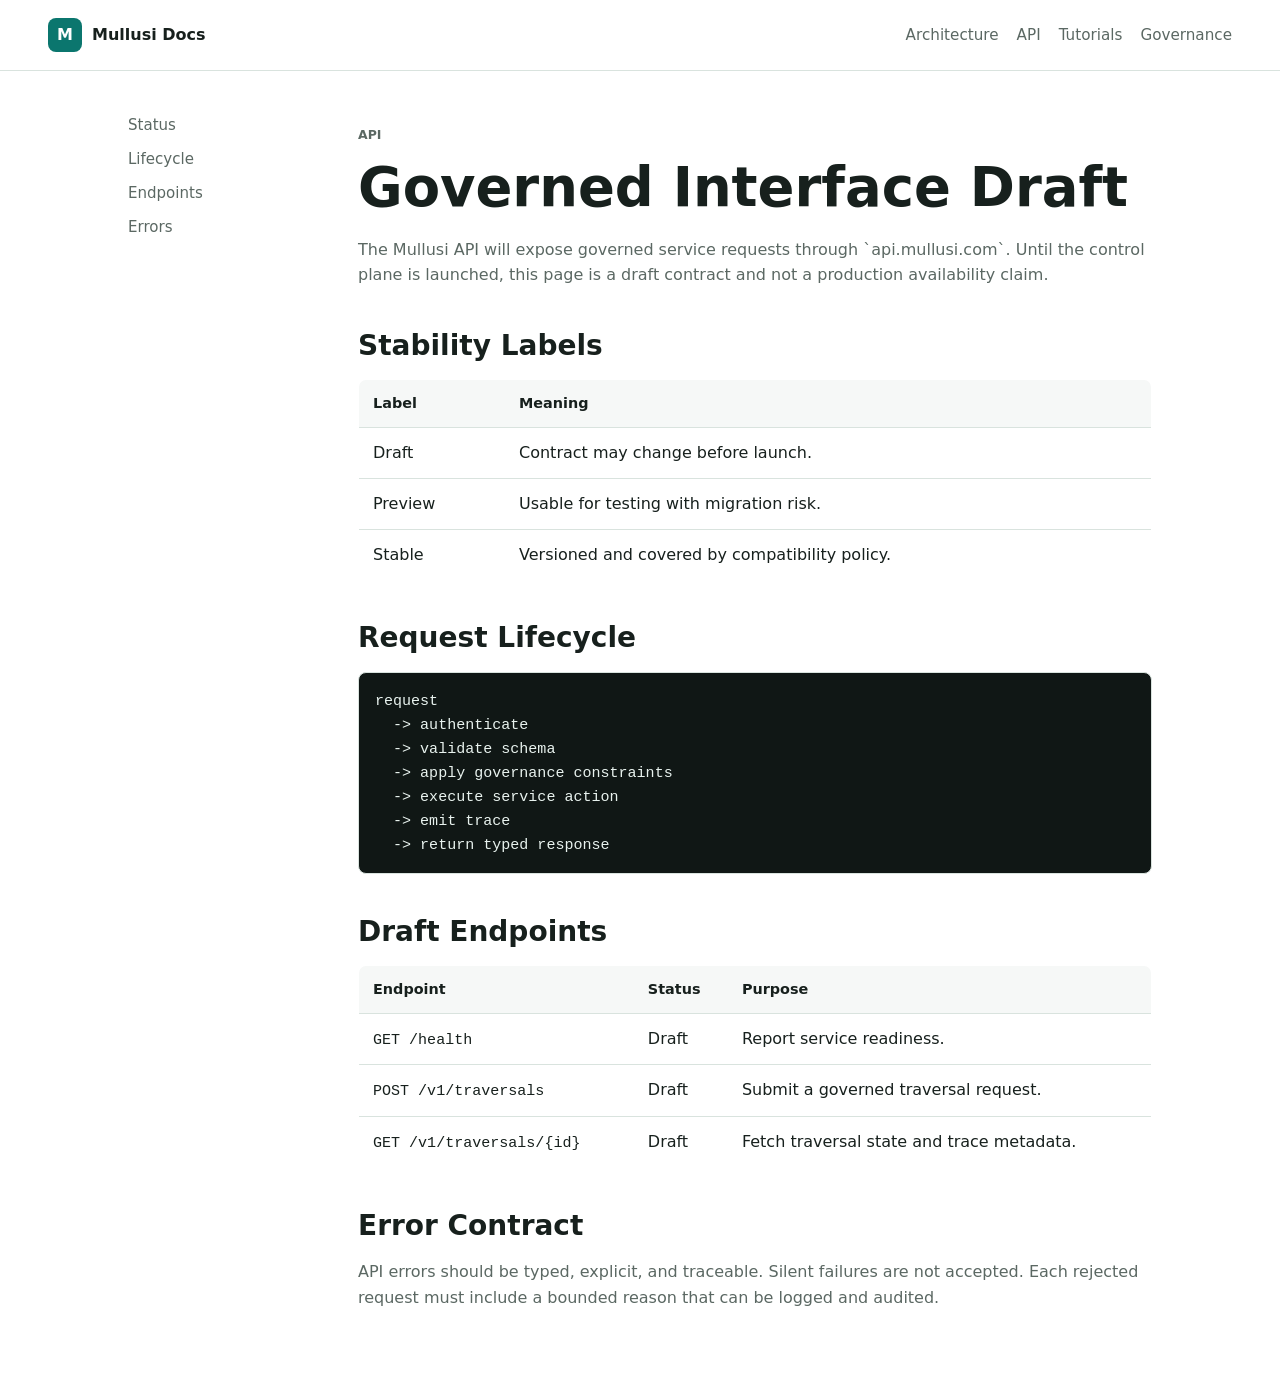
==== docs/api.html @ f14cf18c "Create Mullusi documentation site" ====
<!--
Purpose: define the initial public API documentation surface for Mullusi.
Governance scope: interface contracts, request lifecycle, health checks, and stability labels.
Dependencies: future mullu-control-plane service and public docs host.
Invariants: draft endpoints are labeled draft and must not imply production availability before launch.
-->
<!doctype html>
<html lang="en">
  <head>
    <meta charset="utf-8">
    <meta name="viewport" content="width=device-width, initial-scale=1">
    <title>API | Mullusi Docs</title>
    <meta name="description" content="Draft API documentation for Mullusi governed service interfaces.">
    <link rel="canonical" href="https://docs.mullusi.com/docs/api.html">
    <link rel="stylesheet" href="/assets/styles.css">
  </head>
  <body>
    <header class="site-header">
      <a class="brand" href="/"><span class="brand-mark">M</span><span>Mullusi Docs</span></a>
      <nav class="nav" aria-label="Primary">
        <a href="/docs/architecture.html">Architecture</a>
        <a href="/docs/api.html">API</a>
        <a href="/docs/tutorials.html">Tutorials</a>
        <a href="/docs/governance.html">Governance</a>
      </nav>
    </header>

    <main class="doc-layout">
      <aside class="toc">
        <a href="#status">Status</a>
        <a href="#lifecycle">Lifecycle</a>
        <a href="#endpoints">Endpoints</a>
        <a href="#errors">Errors</a>
      </aside>
      <article class="doc">
        <p class="eyebrow">API</p>
        <h1>Governed Interface Draft</h1>
        <p>
          The Mullusi API will expose governed service requests through
          `api.mullusi.com`. Until the control plane is launched, this page is a draft
          contract and not a production availability claim.
        </p>

        <h2 id="status">Stability Labels</h2>
        <table>
          <thead>
            <tr>
              <th>Label</th>
              <th>Meaning</th>
            </tr>
          </thead>
          <tbody>
            <tr>
              <td>Draft</td>
              <td>Contract may change before launch.</td>
            </tr>
            <tr>
              <td>Preview</td>
              <td>Usable for testing with migration risk.</td>
            </tr>
            <tr>
              <td>Stable</td>
              <td>Versioned and covered by compatibility policy.</td>
            </tr>
          </tbody>
        </table>

        <h2 id="lifecycle">Request Lifecycle</h2>
        <pre><code>request
  -> authenticate
  -> validate schema
  -> apply governance constraints
  -> execute service action
  -> emit trace
  -> return typed response</code></pre>

        <h2 id="endpoints">Draft Endpoints</h2>
        <table>
          <thead>
            <tr>
              <th>Endpoint</th>
              <th>Status</th>
              <th>Purpose</th>
            </tr>
          </thead>
          <tbody>
            <tr>
              <td><code>GET /health</code></td>
              <td>Draft</td>
              <td>Report service readiness.</td>
            </tr>
            <tr>
              <td><code>POST /v1/traversals</code></td>
              <td>Draft</td>
              <td>Submit a governed traversal request.</td>
            </tr>
            <tr>
              <td><code>GET /v1/traversals/{id}</code></td>
              <td>Draft</td>
              <td>Fetch traversal state and trace metadata.</td>
            </tr>
          </tbody>
        </table>

        <h2 id="errors">Error Contract</h2>
        <p>
          API errors should be typed, explicit, and traceable. Silent failures are not
          accepted. Each rejected request must include a bounded reason that can be
          logged and audited.
        </p>
      </article>
    </main>
  </body>
</html>
---- assets/styles.css ----
/*
Purpose: shared visual system for the Mullusi documentation package.
Governance scope: static docs layout, typography, navigation, tables, and responsive behavior.
Dependencies: browser CSS support only.
Invariants: readable on mobile and desktop, no build step, no external asset dependency.
*/
:root {
  color-scheme: light;
  --ink: #17201d;
  --muted: #5b6863;
  --line: #d9e3de;
  --panel: #f6f8f7;
  --surface: #ffffff;
  --accent: #0b766e;
  --accent-dark: #064f4a;
  --gold: #b4812d;
  --max: 1120px;
  font-family: Inter, ui-sans-serif, system-ui, -apple-system, BlinkMacSystemFont, "Segoe UI", sans-serif;
}

* {
  box-sizing: border-box;
}

body {
  margin: 0;
  color: var(--ink);
  background: var(--surface);
  line-height: 1.6;
}

a {
  color: inherit;
}

.site-header {
  display: flex;
  align-items: center;
  justify-content: space-between;
  gap: 24px;
  padding: 18px clamp(18px, 4vw, 48px);
  border-bottom: 1px solid var(--line);
  position: sticky;
  top: 0;
  background: rgba(255, 255, 255, 0.96);
  backdrop-filter: blur(12px);
  z-index: 10;
}

.brand {
  display: inline-flex;
  align-items: center;
  gap: 10px;
  text-decoration: none;
  font-weight: 750;
}

.brand-mark {
  display: grid;
  place-items: center;
  width: 34px;
  height: 34px;
  border-radius: 8px;
  background: var(--accent);
  color: white;
}

.nav {
  display: flex;
  flex-wrap: wrap;
  gap: 8px 18px;
  color: var(--muted);
  font-size: 0.95rem;
}

.nav a {
  text-decoration: none;
}

.nav a:hover {
  color: var(--accent-dark);
}

.hero {
  max-width: var(--max);
  margin: 0 auto;
  padding: clamp(56px, 10vw, 112px) clamp(18px, 4vw, 48px) 48px;
}

.eyebrow,
.card-kicker {
  color: var(--gold);
  font-size: 0.78rem;
  font-weight: 800;
  letter-spacing: 0;
  text-transform: uppercase;
}

h1,
h2,
h3 {
  line-height: 1.12;
  margin: 0;
}

h1 {
  max-width: 850px;
  font-size: clamp(2.4rem, 7vw, 5rem);
}

h2 {
  font-size: clamp(1.7rem, 4vw, 2.45rem);
  margin-bottom: 18px;
}

h3 {
  font-size: 1.24rem;
  margin-top: 8px;
}

.lead {
  max-width: 760px;
  color: var(--muted);
  font-size: clamp(1.08rem, 2vw, 1.28rem);
  margin-top: 22px;
}

.section {
  max-width: var(--max);
  margin: 0 auto;
  padding: 38px clamp(18px, 4vw, 48px);
}

.card-grid {
  display: grid;
  grid-template-columns: repeat(auto-fit, minmax(220px, 1fr));
  gap: 16px;
}

.card {
  min-height: 186px;
  display: flex;
  flex-direction: column;
  gap: 8px;
  padding: 20px;
  border: 1px solid var(--line);
  border-radius: 8px;
  text-decoration: none;
  background: var(--surface);
}

.card:hover {
  border-color: var(--accent);
}

.card p,
.section p,
.doc p,
.doc li {
  color: var(--muted);
}

.split {
  display: grid;
  grid-template-columns: minmax(0, 0.9fr) minmax(0, 1.1fr);
  gap: 32px;
  align-items: start;
}

table {
  width: 100%;
  border-collapse: collapse;
  background: var(--surface);
  border: 1px solid var(--line);
  border-radius: 8px;
  overflow: hidden;
}

th,
td {
  padding: 12px 14px;
  border-bottom: 1px solid var(--line);
  text-align: left;
  vertical-align: top;
}

th {
  background: var(--panel);
  font-size: 0.9rem;
}

tr:last-child td {
  border-bottom: 0;
}

.site-footer {
  max-width: var(--max);
  margin: 54px auto 0;
  padding: 24px clamp(18px, 4vw, 48px);
  border-top: 1px solid var(--line);
  color: var(--muted);
  display: flex;
  flex-wrap: wrap;
  justify-content: space-between;
  gap: 16px;
}

.doc-layout {
  max-width: var(--max);
  margin: 0 auto;
  display: grid;
  grid-template-columns: 190px minmax(0, 1fr);
  gap: 40px;
  padding: 42px clamp(18px, 4vw, 48px) 64px;
}

.toc {
  display: flex;
  flex-direction: column;
  gap: 10px;
  position: sticky;
  top: 90px;
  align-self: start;
  color: var(--muted);
  font-size: 0.94rem;
}

.toc a {
  text-decoration: none;
}

.doc {
  min-width: 0;
}

.doc h1 {
  font-size: clamp(2rem, 5vw, 3.4rem);
  margin-bottom: 18px;
}

.doc h2 {
  font-size: 1.75rem;
  margin-top: 42px;
}

pre {
  overflow-x: auto;
  padding: 16px;
  border-radius: 8px;
  border: 1px solid var(--line);
  background: #101715;
  color: #e8f2ee;
}

code {
  font-family: "SFMono-Regular", Consolas, "Liberation Mono", monospace;
  font-size: 0.94em;
}

@media (max-width: 760px) {
  .site-header {
    align-items: flex-start;
    flex-direction: column;
  }

  .hero {
    padding-top: 42px;
  }

  .split,
  .doc-layout {
    grid-template-columns: 1fr;
  }

  .toc {
    position: static;
    flex-direction: row;
    flex-wrap: wrap;
    padding-bottom: 10px;
    border-bottom: 1px solid var(--line);
  }
}
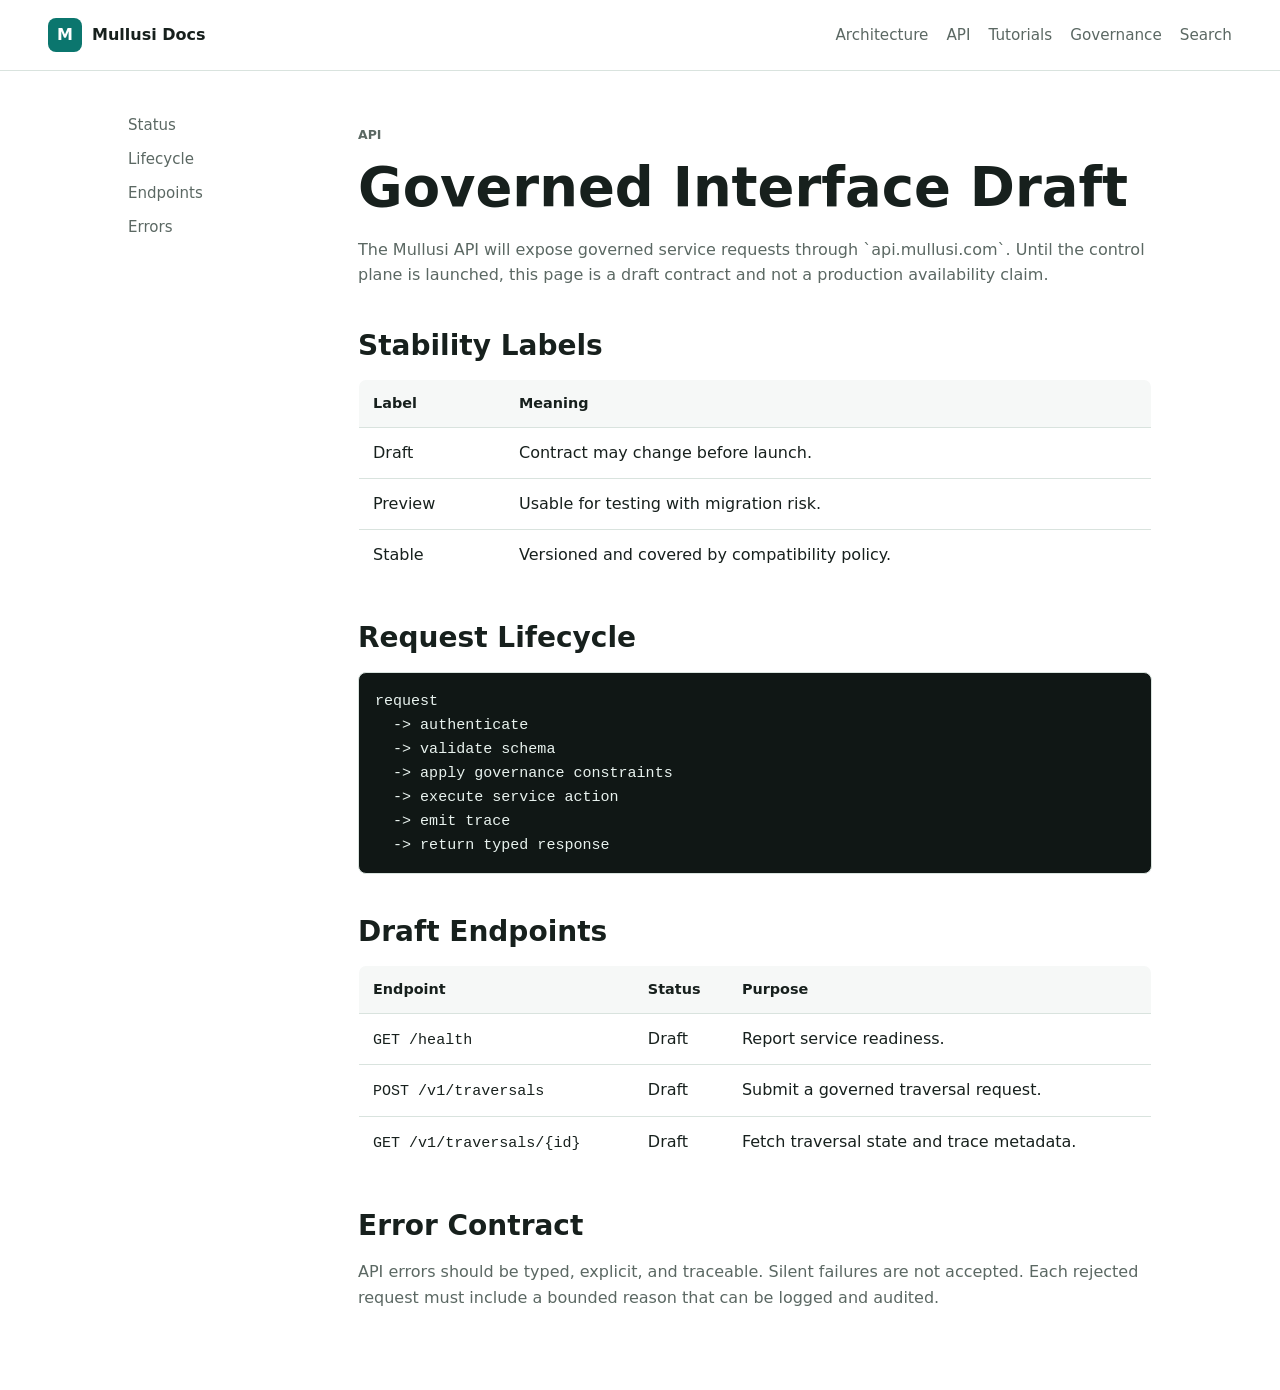
==== commit 49c71490: "Add static docs search" ====
--- a/docs/api.html
+++ b/docs/api.html
@@ -22,6 +22,7 @@
         <a href="/docs/api.html">API</a>
         <a href="/docs/tutorials.html">Tutorials</a>
         <a href="/docs/governance.html">Governance</a>
+        <a href="/docs/search.html">Search</a>
       </nav>
     </header>
 
@@ -112,4 +113,3 @@
     </main>
   </body>
 </html>
-
--- a/assets/styles.css
+++ b/assets/styles.css
@@ -125,6 +125,59 @@
   margin-top: 22px;
 }
 
+.search-panel {
+  max-width: 760px;
+  margin-top: 28px;
+}
+
+.search-panel-wide {
+  margin-top: 22px;
+}
+
+.search-panel label {
+  display: block;
+  margin-bottom: 8px;
+  font-weight: 750;
+}
+
+.search-form {
+  display: grid;
+  grid-template-columns: minmax(0, 1fr) auto;
+  gap: 10px;
+}
+
+.search-input,
+.search-button {
+  min-height: 46px;
+  border-radius: 8px;
+  font: inherit;
+}
+
+.search-input {
+  width: 100%;
+  border: 1px solid var(--line);
+  padding: 0 14px;
+  color: var(--ink);
+}
+
+.search-input:focus {
+  border-color: var(--accent);
+  outline: 3px solid rgba(11, 118, 110, 0.14);
+}
+
+.search-button {
+  border: 0;
+  padding: 0 18px;
+  color: white;
+  background: var(--accent);
+  font-weight: 800;
+  cursor: pointer;
+}
+
+.search-button:hover {
+  background: var(--accent-dark);
+}
+
 .section {
   max-width: var(--max);
   margin: 0 auto;
@@ -151,6 +204,38 @@
 
 .card:hover {
   border-color: var(--accent);
+}
+
+.search-results {
+  display: grid;
+  gap: 12px;
+  margin-top: 24px;
+}
+
+.result-card {
+  display: block;
+  padding: 18px;
+  border: 1px solid var(--line);
+  border-radius: 8px;
+  text-decoration: none;
+  background: var(--surface);
+}
+
+.result-card:hover {
+  border-color: var(--accent);
+}
+
+.result-card h2 {
+  font-size: 1.22rem;
+  margin: 8px 0;
+}
+
+.empty-state {
+  padding: 16px;
+  border: 1px solid var(--line);
+  border-radius: 8px;
+  color: var(--muted);
+  background: var(--panel);
 }
 
 .card p,
@@ -279,5 +364,8 @@
     padding-bottom: 10px;
     border-bottom: 1px solid var(--line);
   }
-}
-
+
+  .search-form {
+    grid-template-columns: 1fr;
+  }
+}
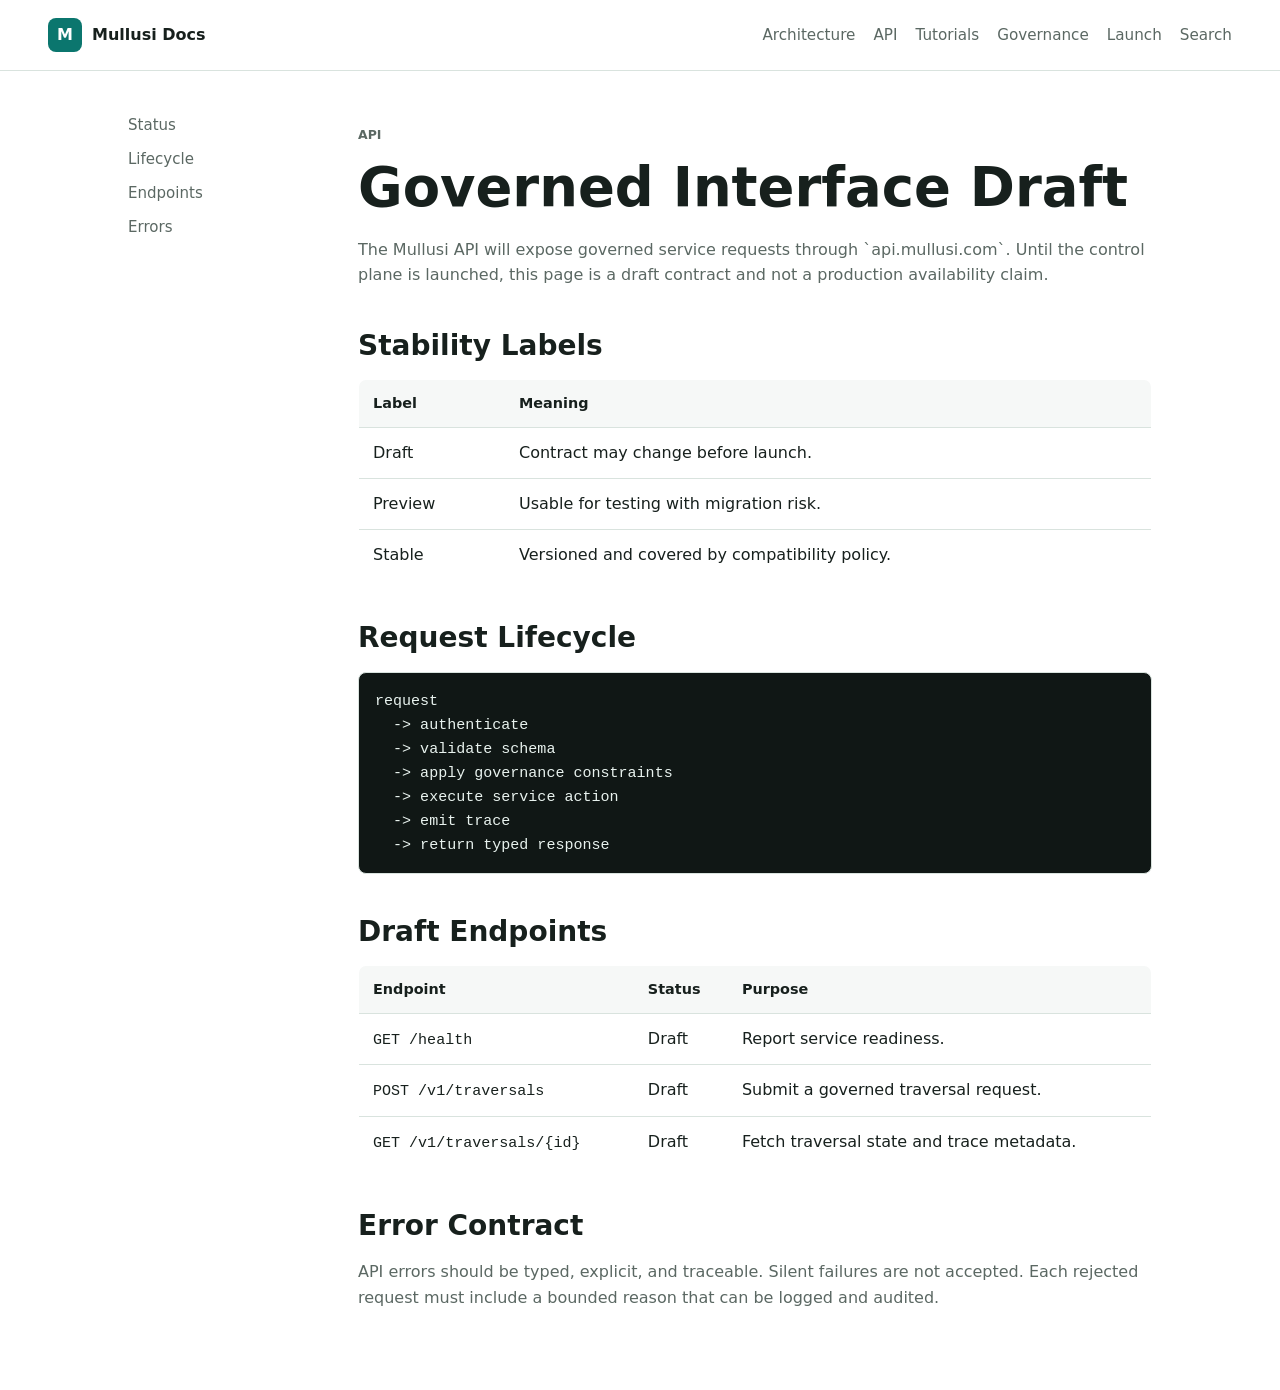
==== commit 3143835d: "Add docs launch state page" ====
--- a/docs/api.html
+++ b/docs/api.html
@@ -22,6 +22,7 @@
         <a href="/docs/api.html">API</a>
         <a href="/docs/tutorials.html">Tutorials</a>
         <a href="/docs/governance.html">Governance</a>
+        <a href="/docs/launch.html">Launch</a>
         <a href="/docs/search.html">Search</a>
       </nav>
     </header>
--- a/assets/styles.css
+++ b/assets/styles.css
@@ -27,6 +27,7 @@
   color: var(--ink);
   background: var(--surface);
   line-height: 1.6;
+  overflow-x: hidden;
 }
 
 a {
@@ -267,6 +268,8 @@
   border-bottom: 1px solid var(--line);
   text-align: left;
   vertical-align: top;
+  overflow-wrap: anywhere;
+  word-break: break-word;
 }
 
 th {
@@ -321,6 +324,13 @@
 .doc h1 {
   font-size: clamp(2rem, 5vw, 3.4rem);
   margin-bottom: 18px;
+  overflow-wrap: anywhere;
+}
+
+.doc p,
+.doc li {
+  overflow-wrap: anywhere;
+  word-break: break-word;
 }
 
 .doc h2 {
@@ -335,11 +345,35 @@
   border: 1px solid var(--line);
   background: #101715;
   color: #e8f2ee;
+  white-space: pre-wrap;
+  overflow-wrap: anywhere;
 }
 
 code {
   font-family: "SFMono-Regular", Consolas, "Liberation Mono", monospace;
   font-size: 0.94em;
+  overflow-wrap: anywhere;
+  word-break: break-word;
+}
+
+.state {
+  display: inline-flex;
+  align-items: center;
+  min-height: 28px;
+  padding: 2px 10px;
+  border-radius: 999px;
+  font-size: 0.84rem;
+  font-weight: 800;
+}
+
+.state-pass {
+  color: #064f4a;
+  background: rgba(11, 118, 110, 0.12);
+}
+
+.state-pending {
+  color: #7a4e00;
+  background: rgba(180, 129, 45, 0.16);
 }
 
 @media (max-width: 760px) {
@@ -355,6 +389,23 @@
   .split,
   .doc-layout {
     grid-template-columns: 1fr;
+  }
+
+  .doc-layout {
+    max-width: 100vw;
+    overflow-x: hidden;
+    padding-inline: 20px;
+  }
+
+  .doc {
+    width: 100%;
+    max-width: min(100%, 320px);
+    overflow-x: hidden;
+  }
+
+  .doc h1 {
+    max-width: min(100%, 320px);
+    font-size: 1.78rem;
   }
 
   .toc {
@@ -368,4 +419,33 @@
   .search-form {
     grid-template-columns: 1fr;
   }
-}
+
+  table,
+  thead,
+  tbody,
+  tr,
+  th,
+  td {
+    display: block;
+    width: 100%;
+  }
+
+  thead {
+    display: none;
+  }
+
+  tr {
+    padding: 12px 0;
+    border-bottom: 1px solid var(--line);
+  }
+
+  tr:last-child {
+    border-bottom: 0;
+  }
+
+  th,
+  td {
+    border-bottom: 0;
+    padding: 6px 12px;
+  }
+}
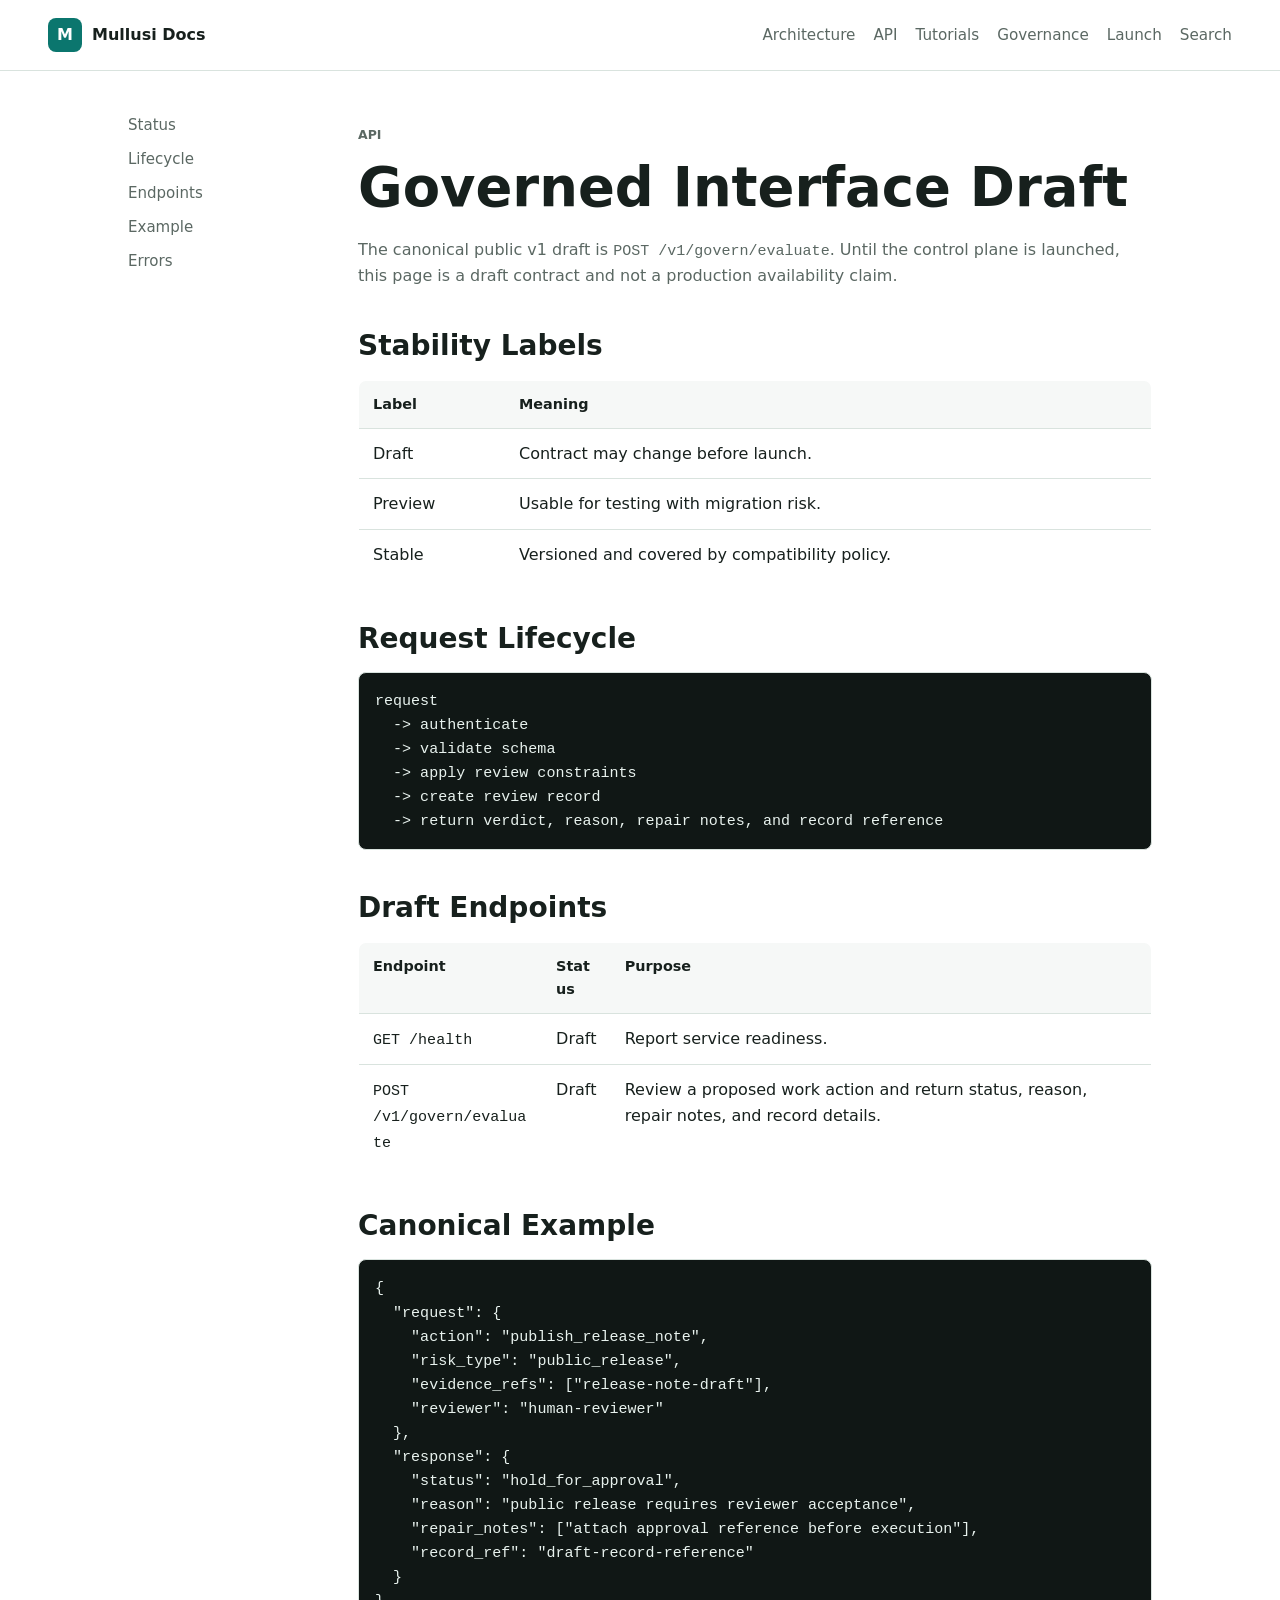
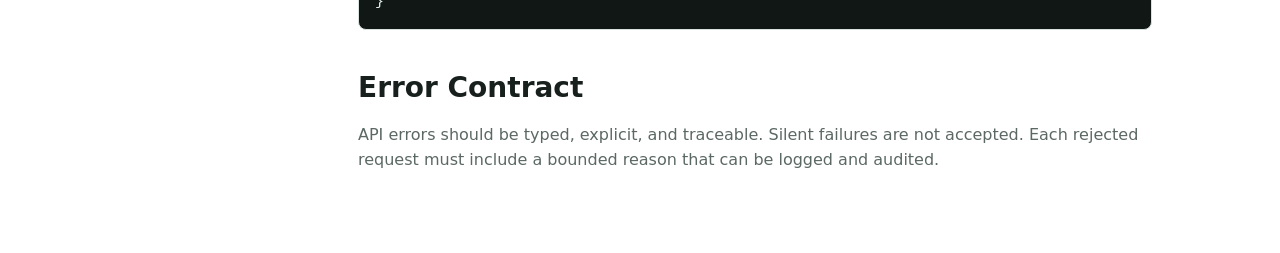
==== commit 1788f413: "docs(docs): align API draft with govern evaluate contract Replaces traversal draft wording with the " ====
--- a/docs/api.html
+++ b/docs/api.html
@@ -10,7 +10,7 @@
     <meta charset="utf-8">
     <meta name="viewport" content="width=device-width, initial-scale=1">
     <title>API | Mullusi Docs</title>
-    <meta name="description" content="Draft API documentation for Mullusi governed service interfaces.">
+    <meta name="description" content="Canonical draft API documentation for the Mullu Govern work review contract.">
     <link rel="canonical" href="https://docs.mullusi.com/docs/api.html">
     <link rel="stylesheet" href="/assets/styles.css">
   </head>
@@ -32,15 +32,16 @@
         <a href="#status">Status</a>
         <a href="#lifecycle">Lifecycle</a>
         <a href="#endpoints">Endpoints</a>
+        <a href="#example">Example</a>
         <a href="#errors">Errors</a>
       </aside>
       <article class="doc">
         <p class="eyebrow">API</p>
         <h1>Governed Interface Draft</h1>
         <p>
-          The Mullusi API will expose governed service requests through
-          `api.mullusi.com`. Until the control plane is launched, this page is a draft
-          contract and not a production availability claim.
+          The canonical public v1 draft is <code>POST /v1/govern/evaluate</code>.
+          Until the control plane is launched, this page is a draft contract and
+          not a production availability claim.
         </p>
 
         <h2 id="status">Stability Labels</h2>
@@ -71,10 +72,9 @@
         <pre><code>request
   -> authenticate
   -> validate schema
-  -> apply governance constraints
-  -> execute service action
-  -> emit trace
-  -> return typed response</code></pre>
+  -> apply review constraints
+  -> create review record
+  -> return verdict, reason, repair notes, and record reference</code></pre>
 
         <h2 id="endpoints">Draft Endpoints</h2>
         <table>
@@ -92,17 +92,28 @@
               <td>Report service readiness.</td>
             </tr>
             <tr>
-              <td><code>POST /v1/traversals</code></td>
+              <td><code>POST /v1/govern/evaluate</code></td>
               <td>Draft</td>
-              <td>Submit a governed traversal request.</td>
-            </tr>
-            <tr>
-              <td><code>GET /v1/traversals/{id}</code></td>
-              <td>Draft</td>
-              <td>Fetch traversal state and trace metadata.</td>
+              <td>Review a proposed work action and return status, reason, repair notes, and record details.</td>
             </tr>
           </tbody>
         </table>
+
+        <h2 id="example">Canonical Example</h2>
+        <pre><code>{
+  "request": {
+    "action": "publish_release_note",
+    "risk_type": "public_release",
+    "evidence_refs": ["release-note-draft"],
+    "reviewer": "human-reviewer"
+  },
+  "response": {
+    "status": "hold_for_approval",
+    "reason": "public release requires reviewer acceptance",
+    "repair_notes": ["attach approval reference before execution"],
+    "record_ref": "draft-record-reference"
+  }
+}</code></pre>
 
         <h2 id="errors">Error Contract</h2>
         <p>
